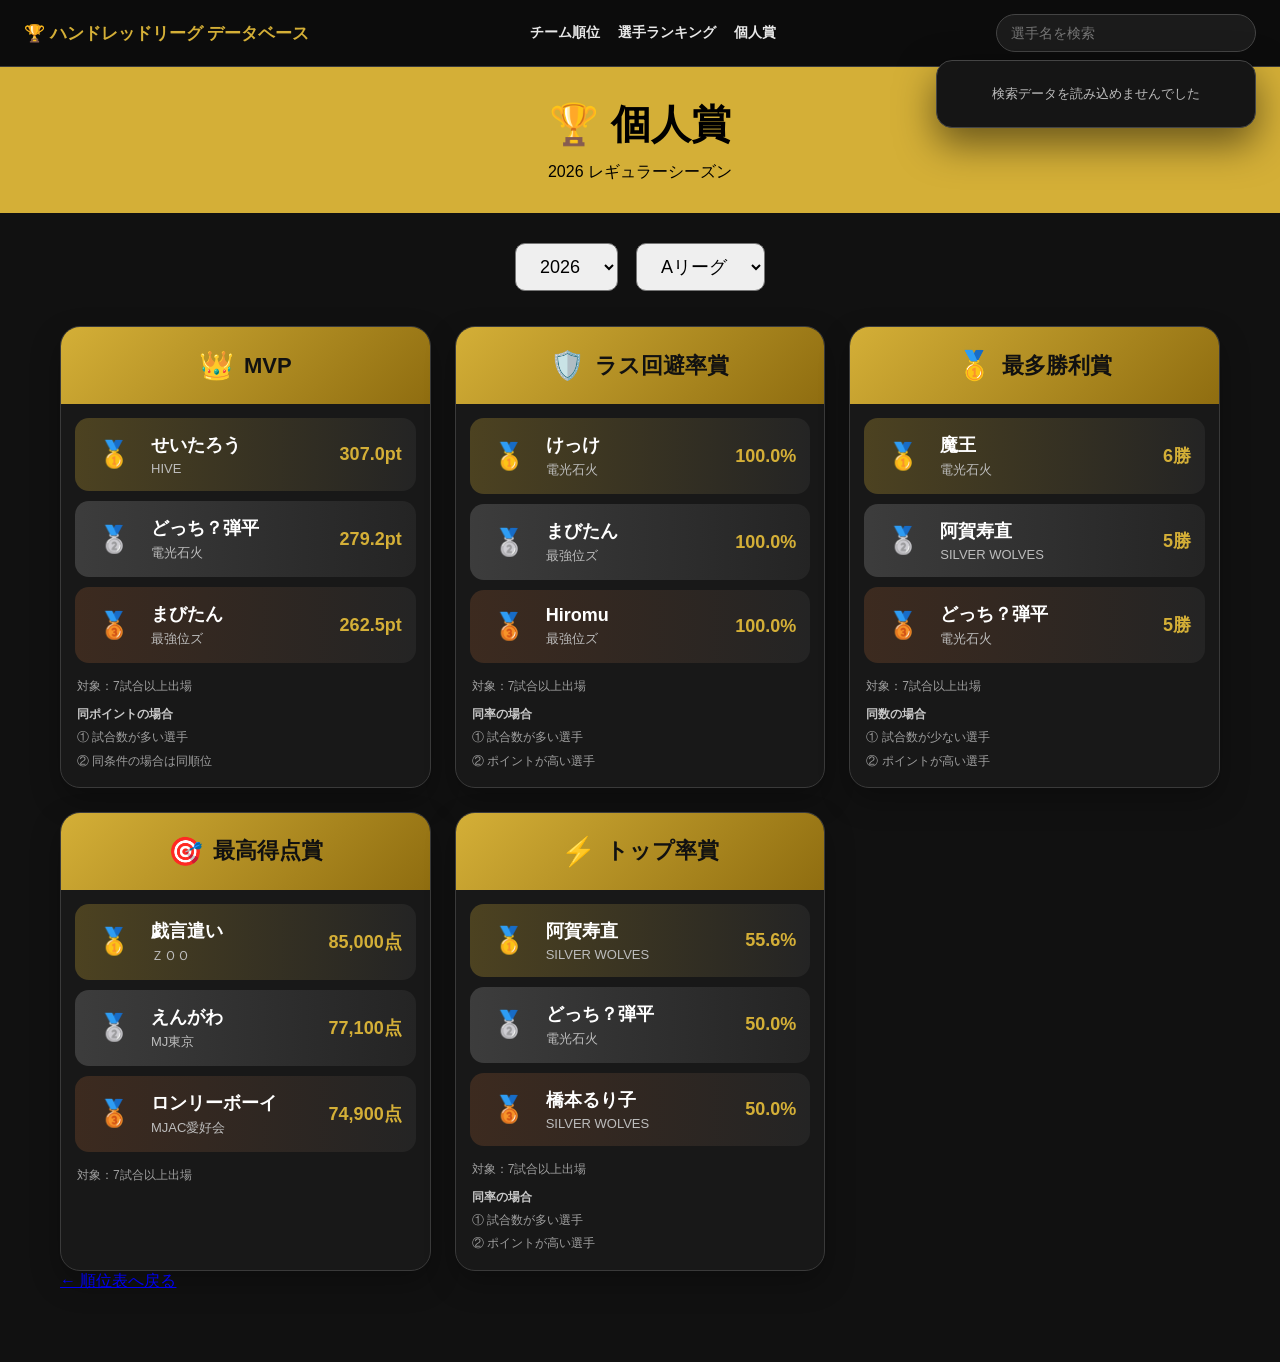
==== awards.html @ 94d107d7 "データ更新 2026-07-19 18:11" ====
<!DOCTYPE html>
<html lang="ja">

<head>
  <meta charset="UTF-8">

  <meta
    name="viewport"
    content="width=device-width, initial-scale=1.0"
  >

  <title>
    個人賞｜ハンドレッドリーグ データベース
  </title>

  <link
    rel="stylesheet"
    href="css/style.css"
  >
</head>

<body>

  <nav class="site-nav">

    <a
      href="index.html"
      class="site-brand"
    >
      🏆 ハンドレッドリーグ データベース
    </a>

    <div class="site-nav-links">
      <a href="index.html#teamRanking">
        チーム順位
      </a>

      <a href="players.html">
        選手ランキング
      </a>

      <a href="awards.html">
        個人賞
      </a>
    </div>

    <div class="site-search">

      <input
        id="siteSearchInput"
        type="search"
        placeholder="選手名を検索"
        autocomplete="off"
      >

      <div
        id="siteSearchResults"
        class="site-search-results"
      ></div>

    </div>

  </nav>


  <header>

    <h1>
      🏆 個人賞
    </h1>

    <p id="awardsSeasonTitle">
      2025 レギュラーシーズン
    </p>

  </header>


  <main class="awards-page">

    <section class="awards-controls">

      <select id="yearSelect"></select>


      <div id="leagueControl">

        <select id="leagueSelect">

          <option value="A">
            Aリーグ
          </option>

          <option value="B">
            Bリーグ
          </option>

        </select>

      </div>

    </section>


    <section>

      <div id="awardsArea">
        読み込み中...
      </div>

    </section>


    <p class="back-link-area">

      <a href="index.html">
        ← 順位表へ戻る
      </a>

    </p>

  </main>


  <script src="js/common.js"></script>
  <script src="js/awards.js"></script>

</body>

</html>
---- css/style.css ----
*{
    margin:0;
    padding:0;
    box-sizing:border-box;
}

body{

    background:#111;

    color:white;

    font-family:sans-serif;

}

header{

    background:#d4af37;

    color:black;

    text-align:center;

    padding:30px;

}

header h1{

    font-size:40px;

}

header p{

    margin-top:10px;

}

.menu{

    display:grid;

    grid-template-columns:repeat(auto-fit,minmax(250px,1fr));

    gap:20px;

    padding:40px;

}

button{

    padding:40px;

    font-size:25px;

    border:none;

    border-radius:20px;

    background:#222;

    color:white;

    cursor:pointer;

    transition:.3s;

}

button:hover{

    background:#d4af37;

    color:black;

}
.controls{
    display:flex;
    gap:20px;
    justify-content:center;
    padding:30px;
}

select{
    padding:12px 20px;
    font-size:18px;
    border-radius:10px;
}

.ranking{
    padding:20px 40px 60px;
}

.ranking h2{
    margin-bottom:20px;
    text-align:center;
}

table{
    width:100%;
    border-collapse:collapse;
    background:#1c1c1c;
}

th,td{
    padding:14px;
    border-bottom:1px solid #333;
    text-align:center;
}

th{
    background:#d4af37;
    color:#111;
}

tr:hover{
    background:#2a2a2a;
}
.team-link{
    color:white;
    font-weight:bold;
    text-decoration:none;
}

.team-link:hover{
    color:#d4af37;
    text-decoration:underline;
}
.team-detail{
    max-width:900px;
    margin:40px auto;
    padding:0 20px;
}

.team-detail > p{
    text-align:center;
    margin-bottom:12px;
    color:#d6d6d6;
}

.team-stats{
    display:grid;
    grid-template-columns:repeat(auto-fit,minmax(160px,1fr));
    gap:16px;
    margin:30px 0;
}

.team-stats > div{
    background:#1c1c1c;
    border:1px solid #3a3a3a;
    border-radius:16px;
    padding:22px 16px;
    text-align:center;
    box-shadow:0 8px 20px rgba(0,0,0,.25);
}

.team-stats span{
    display:block;
    font-size:14px;
    color:#b9b9b9;
    margin-bottom:10px;
}

.team-stats strong{
    display:block;
    font-size:24px;
    color:#d4af37;
}

.team-detail a{
    display:inline-block;
    color:#d4af37;
    text-decoration:none;
    font-weight:bold;
    margin-top:12px;
}

.team-detail a:hover{
    text-decoration:underline;
}

@media(max-width:600px){
    .team-stats{
        grid-template-columns:repeat(2,1fr);
    }

    .team-stats strong{
        font-size:20px;
    }
}
.team-matches-section{
    max-width:1100px;
    margin:20px auto 60px;
    padding:0 20px;
}

.team-matches-section h2{
    text-align:center;
    margin-bottom:20px;
}

.matches-table-wrapper{
    overflow-x:auto;
    border-radius:16px;
}

.matches-table-wrapper table{
    min-width:650px;
}
.team-players-section{
    max-width:1100px;
    margin:20px auto 50px;
    padding:0 20px;
}

.team-players-section h2{
    text-align:center;
    margin-bottom:20px;
}

.player-list{
    display:grid;
    grid-template-columns:repeat(
        auto-fit,
        minmax(220px,1fr)
    );
    gap:16px;
}

.player-card{
    display:block;
    background:#1c1c1c;
    border:1px solid #3a3a3a;
    border-radius:16px;
    padding:20px;
    color:white;
    text-decoration:none;
    transition:.2s;
}

.player-card:hover{
    border-color:#d4af37;
    transform:translateY(-3px);
    box-shadow:0 10px 24px rgba(0,0,0,.35);
}

.player-card-name{
    font-size:20px;
    font-weight:bold;
    color:#d4af37;
    margin-bottom:12px;
}

.player-card-stats{
    display:flex;
    flex-wrap:wrap;
    gap:10px;
    font-size:14px;
    color:#cfcfcf;
}

.player-card-stats span{
    background:#2a2a2a;
    border-radius:999px;
    padding:5px 9px;
}
.awards-page{
    max-width:1200px;
    margin:0 auto;
    padding:30px 20px 70px;
}

.awards-controls{
    display:flex;
    justify-content:center;
    gap:18px;
    margin-bottom:35px;
}

.awards-grid{
    display:grid;
    grid-template-columns:repeat(
        auto-fit,
        minmax(320px,1fr)
    );
    gap:24px;
}

.award-category-card{
    background:#181818;
    border:1px solid #3a3a3a;
    border-radius:20px;
    overflow:hidden;
    box-shadow:0 12px 30px rgba(0,0,0,.28);
}

.award-category-header{
    display:flex;
    align-items:center;
    justify-content:center;
    gap:10px;
    padding:22px 16px;
    background:linear-gradient(
        135deg,
        #d4af37,
        #8f6d10
    );
    color:#111;
}

.award-category-header h2{
    font-size:22px;
}

.award-category-icon{
    font-size:28px;
}

.award-ranking-list{
    padding:14px;
}

.award-player-row{
    display:grid;
    grid-template-columns:50px 1fr auto;
    align-items:center;
    gap:12px;
    padding:15px 14px;
    margin-bottom:10px;
    border-radius:14px;
    background:#242424;
    color:white;
    text-decoration:none;
    transition:.2s;
}

.award-player-row:last-child{
    margin-bottom:0;
}

.award-player-row:hover{
    transform:translateY(-2px);
    border-color:#d4af37;
    box-shadow:0 8px 18px rgba(0,0,0,.3);
}

.award-first{
    background:linear-gradient(
        90deg,
        rgba(212,175,55,.28),
        #242424
    );
}

.award-second{
    background:linear-gradient(
        90deg,
        rgba(190,190,190,.22),
        #242424
    );
}

.award-third{
    background:linear-gradient(
        90deg,
        rgba(176,101,54,.24),
        #242424
    );
}

.award-medal{
    font-size:26px;
    text-align:center;
}

.award-player-info{
    display:flex;
    flex-direction:column;
    gap:4px;
}

.award-player-info strong{
    font-size:18px;
}

.award-player-info span{
    font-size:13px;
    color:#bdbdbd;
}

.award-value{
    font-size:18px;
    font-weight:bold;
    color:#d4af37;
    white-space:nowrap;
}

.no-data-message{
    text-align:center;
    padding:40px 20px;
    color:#cfcfcf;
}

@media(max-width:600px){
    .awards-controls{
        flex-direction:column;
    }

    .awards-grid{
        grid-template-columns:1fr;
    }

    .award-player-row{
        grid-template-columns:42px 1fr;
    }

    .award-value{
        grid-column:2;
        margin-top:4px;
    }
}
.players-page{
    max-width:1250px;
    margin:0 auto;
    padding:30px 20px 70px;
}

.players-controls{
    display:flex;
    justify-content:center;
    gap:18px;
    margin-bottom:35px;
}

.players-ranking-section h2{
    text-align:center;
    margin-bottom:22px;
}

.players-table-wrapper{
    overflow-x:auto;
    border-radius:18px;
    border:1px solid #383838;
    box-shadow:0 12px 30px rgba(0,0,0,.28);
}

.players-ranking-table{
    min-width:900px;
    margin:0;
}

.players-ranking-table th{
    position:sticky;
    top:0;
    z-index:1;
}

.players-ranking-table tbody tr{
    transition:.2s;
}

.players-ranking-table tbody tr:hover{
    background:#303030;
}

.players-rank-cell{
    font-size:18px;
    font-weight:bold;
    white-space:nowrap;
}

.players-name-cell{
    text-align:left;
}

.player-ranking-link{
    color:white;
    font-weight:bold;
    text-decoration:none;
}

.player-ranking-link:hover{
    color:#d4af37;
    text-decoration:underline;
}

.players-point-cell{
    color:#d4af37;
    font-weight:bold;
    white-space:nowrap;
}

.player-rank-first{
    background:linear-gradient(
        90deg,
        rgba(212,175,55,.28),
        #1c1c1c
    );
}

.player-rank-second{
    background:linear-gradient(
        90deg,
        rgba(190,190,190,.20),
        #1c1c1c
    );
}

.player-rank-third{
    background:linear-gradient(
        90deg,
        rgba(176,101,54,.23),
        #1c1c1c
    );
}

@media(max-width:700px){
    .players-controls{
        flex-direction:column;
    }

    .players-page{
        padding-left:12px;
        padding-right:12px;
    }
}
.home-navigation{
    max-width:1100px;
    margin:35px auto 10px;
    padding:0 20px;
    display:grid;
    grid-template-columns:repeat(
        3,
        minmax(0,1fr)
    );
    gap:18px;
}

.home-menu-card{
    display:flex;
    flex-direction:column;
    align-items:center;
    justify-content:center;
    min-height:155px;
    padding:22px 16px;
    border:1px solid #3a3a3a;
    border-radius:20px;
    background:#1c1c1c;
    color:white;
    text-align:center;
    text-decoration:none;
    box-shadow:0 10px 26px rgba(0,0,0,.25);
    transition:
        transform .2s,
        border-color .2s,
        background .2s;
}

.home-menu-card:hover{
    transform:translateY(-4px);
    border-color:#d4af37;
    background:#25200f;
}

.home-menu-icon{
    display:block;
    margin-bottom:12px;
    font-size:38px;
}

.home-menu-card strong{
    margin-bottom:7px;
    color:#d4af37;
    font-size:21px;
}

.home-menu-card small{
    color:#bdbdbd;
    font-size:13px;
}

html{
    scroll-behavior:smooth;
}

@media(max-width:700px){
    .home-navigation{
        grid-template-columns:1fr;
    }

    .home-menu-card{
        min-height:120px;
    }
}
.site-nav{
    position:sticky;
    top:0;
    z-index:1000;

    display:flex;
    align-items:center;
    justify-content:space-between;
    gap:20px;

    padding:14px 24px;

    background:rgba(12,12,12,.94);
    border-bottom:1px solid #3a3a3a;
    backdrop-filter:blur(10px);
}

.site-brand{
    color:#d4af37;
    font-size:17px;
    font-weight:bold;
    text-decoration:none;
    white-space:nowrap;
}

.site-nav-links{
    display:flex;
    align-items:center;
    gap:18px;
}

.site-nav-links a{
    color:#e8e8e8;
    text-decoration:none;
    font-size:14px;
    font-weight:bold;
    transition:.2s;
}

.site-nav-links a:hover{
    color:#d4af37;
}

@media(max-width:700px){
    .site-nav{
        align-items:flex-start;
        flex-direction:column;
        gap:10px;
        padding:12px 16px;
    }

    .site-nav-links{
        width:100%;
        gap:8px;
        overflow-x:auto;
        padding-bottom:2px;
    }

    .site-nav-links a{
        flex:0 0 auto;
        padding:8px 10px;
        border:1px solid #333;
        border-radius:999px;
        background:#1b1b1b;
    }

    .site-brand{
        font-size:15px;
    }
}
.site-search{
    position:relative;
    width:min(260px,100%);
}

.site-search input{
    width:100%;
    padding:10px 14px;
    border:1px solid #444;
    border-radius:999px;
    background:#1b1b1b;
    color:white;
    font-size:14px;
    outline:none;
}

.site-search input:focus{
    border-color:#d4af37;
    box-shadow:0 0 0 3px rgba(212,175,55,.12);
}

.site-search-results{
    display:none;
    position:absolute;
    top:calc(100% + 8px);
    right:0;
    z-index:2000;
    width:320px;
    max-height:420px;
    overflow-y:auto;
    padding:8px;
    border:1px solid #444;
    border-radius:16px;
    background:#151515;
    box-shadow:0 16px 38px rgba(0,0,0,.5);
}

.site-search-results.is-open{
    display:block;
}

.site-search-result{
    display:flex;
    flex-direction:column;
    gap:4px;
    padding:12px 13px;
    border-radius:11px;
    color:white;
    text-decoration:none;
}

.site-search-result:hover{
    background:#29240f;
}

.site-search-result strong{
    color:#d4af37;
    font-size:15px;
}

.site-search-result span{
    color:#bdbdbd;
    font-size:12px;
}

.site-search-empty{
    padding:16px 12px;
    color:#bdbdbd;
    text-align:center;
    font-size:13px;
}

@media(max-width:900px){
    .site-search{
        width:100%;
    }

    .site-search-results{
        right:auto;
        left:0;
        width:100%;
    }
}
.favorite-bar{
    display:flex;
    justify-content:center;
    padding:18px 20px 0;
}

.favorite-button{
    padding:11px 18px;
    border:1px solid #d4af37;
    border-radius:999px;
    background:#1b1b1b;
    color:#d4af37;
    font-size:15px;
    font-weight:bold;
    cursor:pointer;
    transition:.2s;
}

.favorite-button:hover{
    background:#2a240f;
    transform:translateY(-2px);
}

.favorite-button.is-favorite{
    background:#d4af37;
    color:#111;
}
.favorites-section{
    max-width:1100px;
    margin:30px auto;
    padding:0 20px;
}

.favorites-section h2{
    text-align:center;
    margin-bottom:18px;
}

.favorite-player-list{
    display:grid;
    grid-template-columns:repeat(
        auto-fit,
        minmax(190px,1fr)
    );
    gap:14px;
}

.favorite-player-card{
    display:flex;
    align-items:center;
    gap:12px;
    padding:16px;
    border:1px solid #3a3a3a;
    border-radius:16px;
    background:#1c1c1c;
    color:white;
    text-decoration:none;
    transition:.2s;
}

.favorite-player-card:hover{
    border-color:#d4af37;
    transform:translateY(-3px);
}

.favorite-player-card > span{
    font-size:24px;
}

.favorite-player-card div{
    display:flex;
    flex-direction:column;
    gap:4px;
}

.favorite-player-card strong{
    color:#d4af37;
}

.favorite-player-card small{
    color:#aaa;
}
.favorite-player-card-detail{
    justify-content:space-between;
}

.favorite-player-main{
    flex:1;
    min-width:0;
}

.favorite-player-meta{
    display:flex;
    flex-direction:column;
    align-items:flex-end;
    gap:4px;
    color:#d4af37;
    font-size:13px;
    white-space:nowrap;
}

.favorite-player-missing{
    opacity:.65;
}

@media(max-width:600px){
    .favorite-player-card-detail{
        align-items:flex-start;
        flex-wrap:wrap;
    }

    .favorite-player-meta{
        width:100%;
        padding-left:36px;
        align-items:flex-start;
        flex-direction:row;
        flex-wrap:wrap;
        gap:10px;
    }
}
.award-condition{
    padding:0 16px 16px;
    color:#9f9f9f;
    text-align:center;
    font-size:12px;
}

.award-no-winner{
    padding:28px 14px;
    color:#cfcfcf;
    text-align:center;
    font-size:16px;
}
.award-condition{
    display:flex;
    flex-direction:column;
    gap:4px;
    padding:0 16px 16px;
    color:#9f9f9f;
    text-align:left;
    font-size:12px;
    line-height:1.6;
}

.award-condition span:nth-child(2){
    margin-top:5px;
    color:#c8c8c8;
    font-weight:bold;
}
.player-awards-section{
    max-width:1100px;
    margin:34px auto;
    padding:0 20px;
}

.player-awards-section h2{
    margin-bottom:18px;
    text-align:center;
}

.player-awards-list{
    display:grid;
    grid-template-columns:repeat(
        auto-fit,
        minmax(250px,1fr)
    );
    gap:14px;
}

.player-award-card{
    display:grid;
    grid-template-columns:48px 1fr auto;
    align-items:center;
    gap:12px;
    padding:16px;
    border:1px solid #3a3a3a;
    border-radius:16px;
    background:#1c1c1c;
}

.player-award-icon{
    font-size:26px;
    text-align:center;
}

.player-award-main{
    display:flex;
    flex-direction:column;
    gap:4px;
}

.player-award-main strong{
    color:#d4af37;
    font-size:17px;
}

.player-award-main span{
    color:#bdbdbd;
    font-size:12px;
}

.player-award-rank{
    color:white;
    font-weight:bold;
    white-space:nowrap;
}
.player-match-row{
    cursor:pointer;
    transition:
        background-color .18s ease,
        transform .18s ease;
}

.player-match-row:hover{
    background:#272727;
}

.player-match-row:focus-visible{
    outline:2px solid #d4af37;
    outline-offset:-2px;
}

.match-row-guide{
    margin:12px 0 0;
    color:#9f9f9f;
    text-align:center;
    font-size:12px;
}

.match-detail-modal{
    position:fixed;
    inset:0;
    z-index:9999;
    display:none;
    align-items:center;
    justify-content:center;
    padding:20px;
}

.match-detail-modal.is-open{
    display:flex;
}

.match-detail-overlay{
    position:absolute;
    inset:0;
    background:rgba(0,0,0,.78);
    backdrop-filter:blur(4px);
}

.match-detail-dialog{
    position:relative;
    z-index:1;
    width:min(680px,100%);
    max-height:88vh;
    overflow-y:auto;
    padding:26px;
    border:1px solid #5a4a1e;
    border-radius:20px;
    background:#151515;
    box-shadow:0 24px 70px rgba(0,0,0,.55);
}

.match-detail-dialog > h2{
    margin:0 42px 20px 0;
    color:#d4af37;
}

.match-detail-close{
    position:absolute;
    top:12px;
    right:14px;
    width:38px;
    height:38px;
    border:0;
    border-radius:50%;
    background:#292929;
    color:#fff;
    font-size:25px;
    line-height:1;
    cursor:pointer;
}

.match-detail-close:hover{
    background:#3a3a3a;
}

.match-detail-meta{
    display:flex;
    flex-wrap:wrap;
    align-items:center;
    gap:9px;
    margin-bottom:18px;
    color:#bdbdbd;
    font-size:13px;
}

.match-detail-results{
    display:flex;
    flex-direction:column;
    gap:10px;
}

.match-detail-player{
    display:grid;
    grid-template-columns:54px minmax(0,1fr) auto;
    align-items:center;
    gap:12px;
    padding:15px;
    border:1px solid #353535;
    border-radius:15px;
    background:#1e1e1e;
}

.match-detail-player.is-current-player{
    border-color:#a98b32;
    background:#282313;
}

.match-detail-rank{
    font-size:23px;
    text-align:center;
}

.match-detail-player-info{
    display:flex;
    min-width:0;
    flex-direction:column;
    gap:4px;
}

.match-detail-player-info a{
    overflow:hidden;
    color:#fff;
    font-weight:bold;
    text-decoration:none;
    text-overflow:ellipsis;
    white-space:nowrap;
}

.match-detail-player-info a:hover{
    color:#d4af37;
}

.match-detail-player-info span{
    overflow:hidden;
    color:#a9a9a9;
    font-size:12px;
    text-overflow:ellipsis;
    white-space:nowrap;
}

.match-detail-score{
    display:flex;
    flex-direction:column;
    align-items:flex-end;
    gap:4px;
    white-space:nowrap;
}

.match-detail-score strong{
    color:#d4af37;
}

.match-detail-score span{
    color:#bdbdbd;
    font-size:12px;
}

body.modal-open{
    overflow:hidden;
}

@media(max-width:600px){
    .match-detail-dialog{
        padding:21px 15px;
    }

    .match-detail-player{
        grid-template-columns:42px minmax(0,1fr);
    }

    .match-detail-score{
        grid-column:2;
        align-items:flex-start;
    }
}
/* ========================================
   スマホ表示調整
======================================== */

@media (max-width: 768px) {

    header h1 {
      font-size: 32px;
      line-height: 1.2;
      margin-bottom: 12px;
    }
  
    header p {
      font-size: 15px;
    }
  
  }
  @media (max-width: 768px) {

    #teamTable {
      overflow-x: auto;
      -webkit-overflow-scrolling: touch;
    }
  
    #teamTable table {
      min-width: 760px;
      width: 100%;
      table-layout: auto;
    }
  
    #teamTable th,
    #teamTable td {
      white-space: nowrap;
      padding: 10px 8px;
      font-size: 14px;
    }
  
  }
  @media (max-width: 768px) {

    #teamTable th:nth-child(6),
    #teamTable td:nth-child(6) {
      display: none;
    }
  
  }
  .players-ranking-table th:first-child,
.players-ranking-table td:first-child {
  width: 72px;
  min-width: 72px;
  text-align: center;
}

.players-rank-cell {
  text-align: center;
  white-space: nowrap;
}
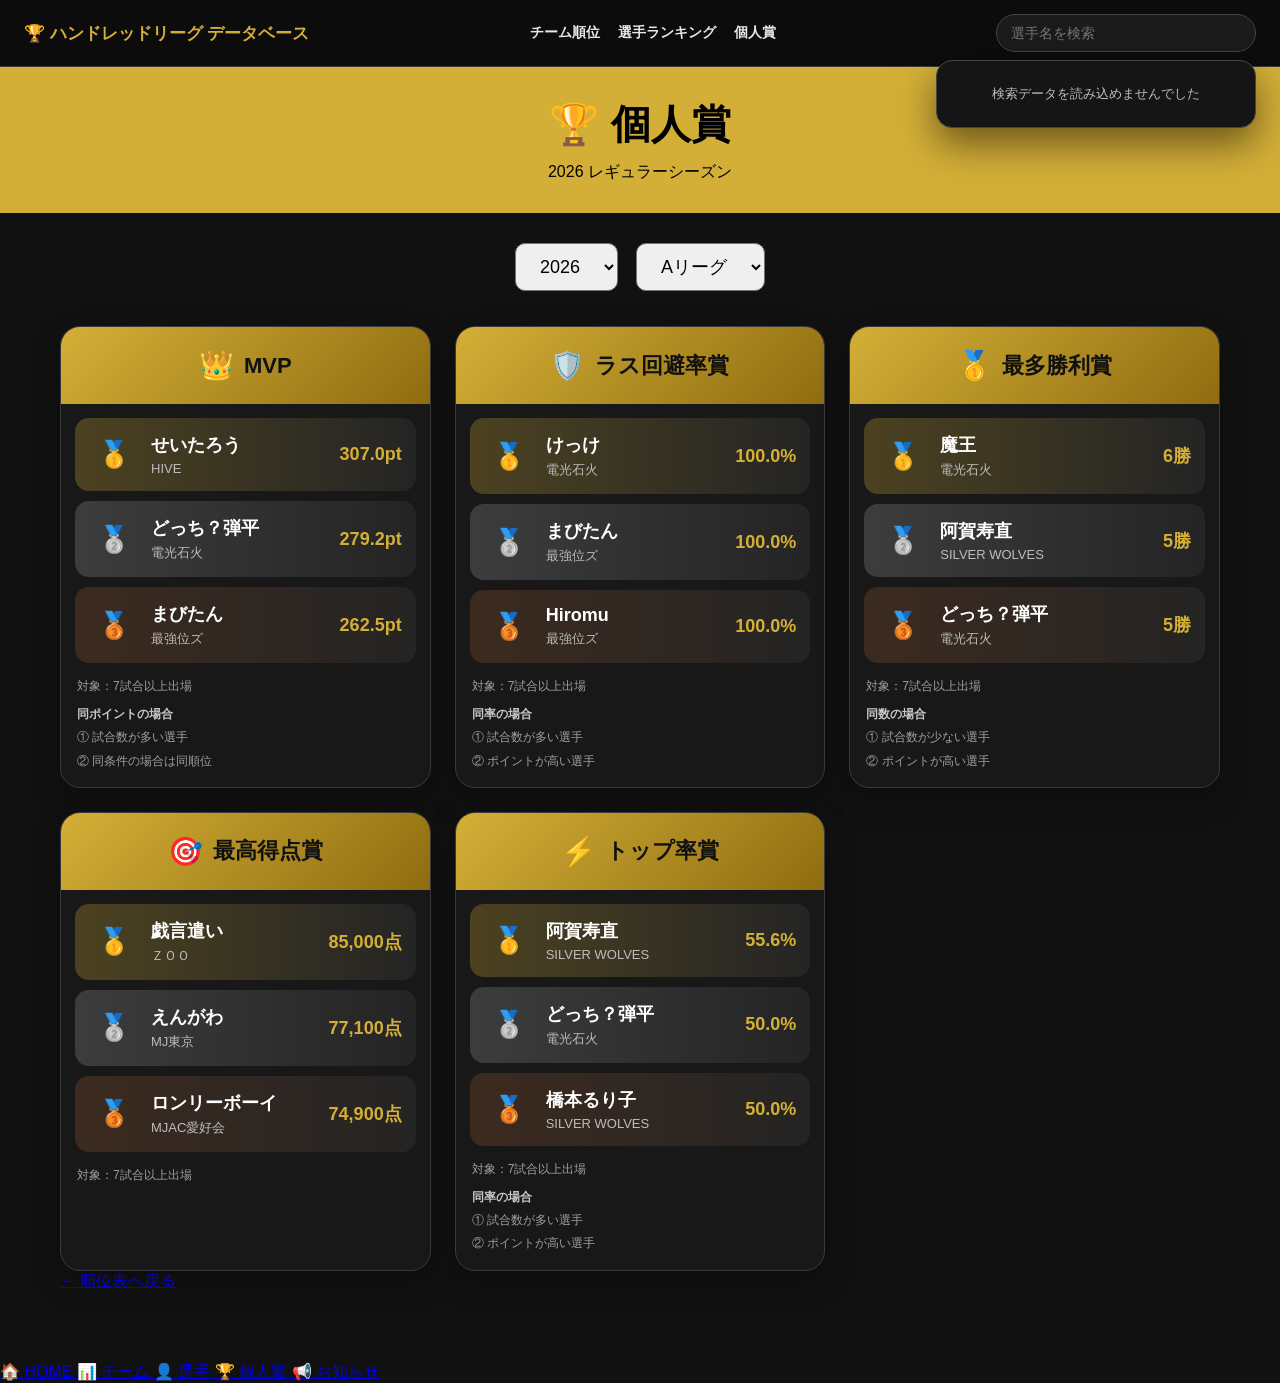
==== commit 52503164: "データ更新 2026-07-20 10:00" ====
--- a/awards.html
+++ b/awards.html
@@ -122,7 +122,7 @@
   </main>
 
 
-  <script src="js/common.js"></script>
+  <script src="js/common.js?v=2"></script>
   <script src="js/awards.js"></script>
 
 </body>
--- a/css/style.css
+++ b/css/style.css
@@ -1139,40 +1139,6 @@
    スマホ表示調整
 ======================================== */
 
-@media (max-width: 768px) {
-
-    header h1 {
-      font-size: 32px;
-      line-height: 1.2;
-      margin-bottom: 12px;
-    }
-  
-    header p {
-      font-size: 15px;
-    }
-  
-  }
-  @media (max-width: 768px) {
-
-    #teamTable {
-      overflow-x: auto;
-      -webkit-overflow-scrolling: touch;
-    }
-  
-    #teamTable table {
-      min-width: 760px;
-      width: 100%;
-      table-layout: auto;
-    }
-  
-    #teamTable th,
-    #teamTable td {
-      white-space: nowrap;
-      padding: 10px 8px;
-      font-size: 14px;
-    }
-  
-  }
   @media (max-width: 768px) {
 
     #teamTable th:nth-child(6),
@@ -1191,4 +1157,356 @@
 .players-rank-cell {
   text-align: center;
   white-space: nowrap;
-}+}
+/* ========================================
+   選手詳細ページ：本文の横幅を整える
+======================================== */
+
+.player-page {
+    width: min(1400px, calc(100% - 48px));
+    margin: 0 auto;
+  }
+  
+  .player-page > section,
+  .player-page > div {
+    width: 100%;
+  }
+  /* ==========================================
+   選手詳細ページレイアウト
+========================================== */
+
+.player-detail-page {
+    width: min(1400px, calc(100% - 48px));
+    margin: 40px auto;
+}
+.player-detail-page section {
+    margin-bottom: 60px;
+}
+/* 着順分布の位置を揃える */
+.placement-row {
+    display: flex;
+    align-items: center;
+  }
+  
+  .placement-icon {
+    display: inline-block;
+    width: 24px;
+    text-align: center;
+    flex-shrink: 0;
+  }
+  /* 着順分布の文字位置をそろえる */
+.placement-label {
+    display: inline-flex;
+    align-items: center;
+  }
+  
+  .placement-medal {
+    display: inline-block;
+    width: 1.5em;
+    text-align: center;
+    flex-shrink: 0;
+  }
+  .placing-grid > div {
+    display: flex;
+    justify-content: space-between;
+    align-items: center;
+    width: 170px;
+    margin-bottom: 6px;
+}
+
+.placing-grid strong {
+    min-width: 24px;
+    text-align: right;
+}
+/* ========================================
+   HOME：年度・リーグ・ステージ選択
+======================================== */
+
+.ranking-controls {
+    width: min(1100px, calc(100% - 48px));
+    margin: 40px auto 60px;
+    display: flex;
+    justify-content: center;
+    align-items: center;
+    gap: 20px;
+    flex-wrap: wrap;
+  }
+  
+  .ranking-controls select {
+    min-width: 170px;
+  }
+  
+  .ranking-controls #leagueControl {
+    display: contents;
+  }
+  
+  @media (max-width: 768px) {
+    .ranking-controls {
+      width: calc(100% - 32px);
+      gap: 12px;
+    }
+  
+    .ranking-controls select {
+      width: 100%;
+      min-width: 0;
+    }
+  
+    .ranking-controls #leagueControl {
+      display: block;
+      width: 100%;
+    }
+  
+    .ranking-controls #leagueControl select {
+      width: 100%;
+    }
+  }
+  /* ========================================
+   チーム順位表：スマホ専用
+   固定なし・横スクロールのみ
+======================================== */
+@media (max-width: 768px) {
+
+    html,
+    body {
+      max-width: 100%;
+      overflow-x: hidden;
+    }
+  
+    .ranking {
+      width: 100%;
+      max-width: 100%;
+      padding: 18px 4px 40px;
+    }
+  
+    #teamTable {
+      width: 100%;
+      max-width: 100%;
+      overflow-x: auto;
+      overflow-y: hidden;
+      -webkit-overflow-scrolling: touch;
+    }
+  
+    #teamTable table {
+      width: 720px;
+      min-width: 720px;
+      table-layout: fixed;
+      border-collapse: collapse;
+      margin: 0;
+    }
+  
+    #teamTable th,
+    #teamTable td {
+      padding: 10px 6px;
+      font-size: 13px;
+      white-space: nowrap;
+      text-align: center;
+    }
+  
+    /* 順位 */
+    #teamTable th:nth-child(1),
+    #teamTable td:nth-child(1) {
+      width: 70px;
+    }
+  
+    /* チーム */
+    #teamTable th:nth-child(2),
+    #teamTable td:nth-child(2) {
+      width: 230px;
+      text-align: left;
+      padding-left: 12px;
+    }
+  
+    /* 試合数 */
+    #teamTable th:nth-child(3),
+    #teamTable td:nth-child(3) {
+      width: 70px;
+    }
+  
+    /* ポイント */
+    #teamTable th:nth-child(4),
+    #teamTable td:nth-child(4) {
+      width: 90px;
+    }
+  
+    /* 着順分布 */
+    #teamTable th:nth-child(5),
+    #teamTable td:nth-child(5) {
+      width: 130px;
+    }
+  
+    /* ポイント差 */
+    #teamTable th:nth-child(6),
+    #teamTable td:nth-child(6) {
+      display: table-cell !important;
+      width: 100px;
+    }
+  
+    /* チーム名は省略しない */
+    #teamTable td:nth-child(2),
+    #teamTable td:nth-child(2) .team-link {
+      overflow: visible;
+      text-overflow: clip;
+      white-space: nowrap;
+    }
+  }
+  /* ========================================
+   HOME黄色メイン枠：スマホ調整
+======================================== */
+@media (max-width: 768px) {
+
+    header {
+      width: 100%;
+      padding: 28px 16px;
+    }
+  
+    header h1 {
+      margin: 0 auto;
+      font-size: 28px;
+      line-height: 1.35;
+      overflow-wrap: normal;
+      word-break: keep-all;
+    }
+  
+    header p {
+      margin-top: 14px;
+      font-size: 16px;
+      line-height: 1.4;
+    }
+  
+  }
+  /* ========================================
+   選手ランキング：スマホ専用
+   チーム順位と同じくらいコンパクトにする
+======================================== */
+@media (max-width: 768px) {
+
+    .players-page {
+      width: 100%;
+      max-width: 100%;
+      padding: 18px 4px 40px;
+      overflow: hidden;
+    }
+  
+    .players-ranking-section {
+      width: 100%;
+      max-width: 100%;
+    }
+  
+    .players-ranking-section h2 {
+      margin-bottom: 18px;
+      font-size: 28px;
+      line-height: 1.25;
+    }
+  
+    .players-table-wrapper {
+      width: 100%;
+      max-width: 100%;
+      overflow-x: auto;
+      overflow-y: hidden;
+      border-radius: 0;
+      -webkit-overflow-scrolling: touch;
+    }
+  
+    .players-ranking-table {
+      width: 760px;
+      min-width: 760px;
+      table-layout: fixed;
+      margin: 0;
+    }
+  
+    .players-ranking-table th,
+    .players-ranking-table td {
+      height: 58px;
+      padding: 9px 6px;
+      font-size: 13px;
+      line-height: 1.25;
+      white-space: nowrap;
+      text-align: center;
+    }
+  
+    /* 順位 */
+    .players-ranking-table th:nth-child(1),
+    .players-ranking-table td:nth-child(1) {
+      width: 66px;
+      min-width: 66px;
+    }
+  
+    /* 選手名 */
+    .players-ranking-table th:nth-child(2),
+    .players-ranking-table td:nth-child(2) {
+      width: 190px;
+      min-width: 190px;
+      padding-left: 10px;
+      text-align: left;
+    }
+  
+    /* チーム */
+    .players-ranking-table th:nth-child(3),
+    .players-ranking-table td:nth-child(3) {
+      width: 170px;
+      min-width: 170px;
+      padding-left: 8px;
+      text-align: left;
+    }
+  
+    /* 4列目以降 */
+    .players-ranking-table th:nth-child(n+4),
+    .players-ranking-table td:nth-child(n+4) {
+      width: 84px;
+    }
+  
+    .players-rank-cell {
+      font-size: 13px;
+    }
+  
+    .player-ranking-link {
+      font-size: 13px;
+    }
+  
+    .players-name-cell,
+    .players-ranking-table td:nth-child(3) {
+      overflow: hidden;
+      text-overflow: ellipsis;
+    }
+  }
+  /* ========================================
+   HOMEメニューカード：スマホ専用
+   横幅はそのまま・高さだけコンパクトに
+======================================== */
+@media (max-width: 768px) {
+
+    .home-navigation {
+      width: 100%;
+      max-width: 100%;
+      margin: 24px auto 10px;
+      padding: 0 16px;
+      gap: 14px;
+    }
+  
+    .home-menu-card {
+        min-height: 145px;
+        padding: 16px 16px;
+        border-radius: 18px;
+    }
+  
+    .home-menu-icon {
+        margin-bottom: 4px;
+        font-size: 30px;
+    }
+  
+    .home-menu-card strong {
+        display: block;
+        margin: 2px 0 2px;
+        font-size: 20px;
+        line-height: 1.15;
+        font-weight: 700;
+    }
+    
+    .home-menu-card small {
+        display: block;
+        margin-top: 2px;
+        font-size: 13px;
+        line-height: 1.25;
+        color: #b8b8b8;
+    }
+  }
